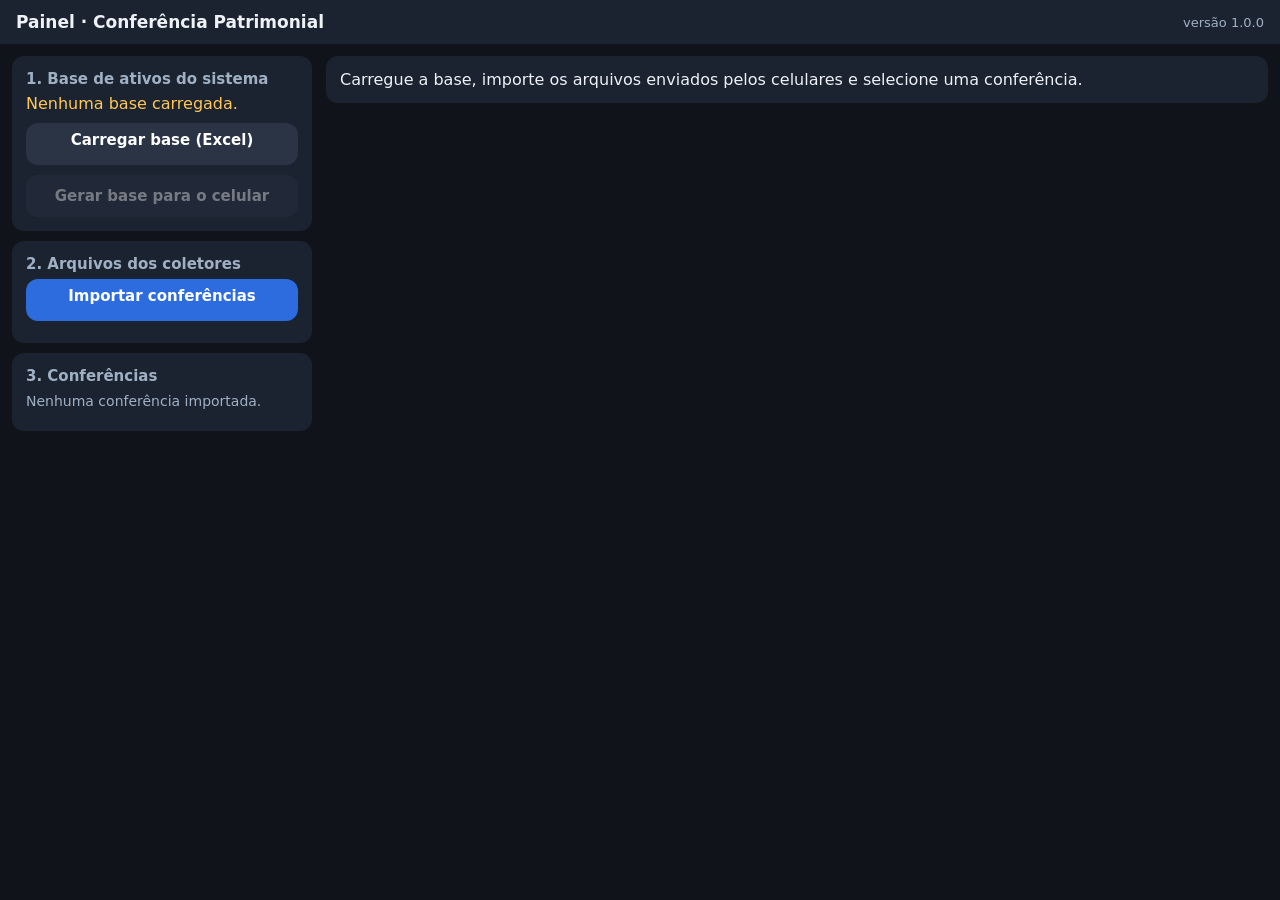
==== painel.html @ cbf97a03 "Coletor completo e painel de apuração Coletor: menu, nova conferência com código filial-data-sequênc" ====
<!DOCTYPE html>
<html lang="pt-BR">
<head>
<meta charset="utf-8">
<meta name="viewport" content="width=device-width, initial-scale=1">
<title>Painel · Conferência Patrimonial</title>
<link rel="icon" href="icons/icon-192.png">
<link rel="stylesheet" href="estilo.css">
</head>
<body class="painel">
<header><h1>Painel · Conferência Patrimonial</h1><span class="cod" id="versao"></span></header>
<main>
  <div class="grade">
    <!-- coluna esquerda -->
    <div>
      <div class="card" style="margin-top:0">
        <h2>1. Base de ativos do sistema</h2>
        <div id="baseInfo">Verificando...</div>
        <div class="pilha" style="margin-top:10px">
          <label class="btn sec">Carregar base (Excel)
            <input type="file" id="arqBase" accept=".xlsx,.txt,.tsv,.csv">
          </label>
          <button id="btnBaseCelular" class="sec" disabled>Gerar base para o celular</button>
        </div>
      </div>

      <div class="card">
        <h2>2. Arquivos dos coletores</h2>
        <label class="btn">Importar conferências
          <input type="file" id="arqConf" accept=".xlsx" multiple>
        </label>
        <div class="info" id="importMsg"></div>
      </div>

      <div class="card">
        <h2>3. Conferências</h2>
        <div class="info" id="confVazia">Nenhuma conferência importada.</div>
        <ul class="lista confs" id="listaConfs"></ul>
      </div>
    </div>

    <!-- coluna direita -->
    <div>
      <div class="card" style="margin-top:0" id="semSelecao">
        Carregue a base, importe os arquivos enviados pelos celulares e selecione uma conferência.
      </div>

      <div id="detalhe" hidden>
        <div class="card" style="margin-top:0">
          <h2 id="detTitulo"></h2>
          <div class="info" id="detInfo" style="margin-top:0"></div>
          <div class="info aviso" id="detAviso" hidden></div>
          <div class="resumo" id="resumo" style="margin-top:10px"></div>
          <div class="linha">
            <button id="btnRelatorio">Exportar relatório (Excel)</button>
            <button id="btnStatus" class="sec">Marcar como finalizada</button>
            <button id="btnExcluir" class="perigo" style="flex:0 0 110px">Excluir</button>
          </div>
        </div>

        <div class="abas" id="abas"></div>
        <input type="search" id="busca" placeholder="Filtrar por número ou descrição">
        <div class="info" id="tabInfo"></div>
        <div class="tabela"><table id="tabela"></table></div>
      </div>
    </div>
  </div>
</main>

<script src="lib/xlsx.full.min.js"></script>
<script src="comum.js"></script>
<script src="painel.js"></script>
</body>
</html>
---- estilo.css ----
* { box-sizing: border-box; }
html, body { margin: 0; }
body { font-family: system-ui, -apple-system, "Segoe UI", Roboto, sans-serif; background: #10141a; color: #eef2f6; -webkit-text-size-adjust: 100%; }
header { padding: 12px 16px; background: #1b2330; display: flex; align-items: center; gap: 10px; position: sticky; top: 0; z-index: 5; }
header h1 { font-size: 17px; margin: 0; flex: 1; font-weight: 600; }
header .cod { font-size: 13px; color: #9fb0c4; }
main { padding: 12px; max-width: 640px; margin: 0 auto; }
[hidden] { display: none !important; }

button, label.btn, a.btn { display: block; width: 100%; min-height: 52px; padding: 12px; border: 0; border-radius: 12px; background: #2d6cdf; color: #fff; font-size: 17px; font-weight: 600; text-align: center; cursor: pointer; text-decoration: none; font-family: inherit; }
button.sec, label.btn.sec, a.btn.sec { background: #2a3445; }
button.perigo { background: #c23b3b; }
button.ok { background: #1f9d57; }
button.mini { width: auto; min-height: 40px; padding: 8px 14px; font-size: 15px; }
button:disabled { opacity: .4; cursor: default; }
.pilha > * + * { margin-top: 10px; }
.linha { display: flex; gap: 8px; margin-top: 10px; }
.linha > * { flex: 1; }
input[type=file] { display: none; }

label.campo { display: block; font-size: 14px; color: #9fb0c4; margin-top: 12px; }
input[type=text], input[type=number], input[type=search], select { width: 100%; min-height: 48px; margin-top: 4px; padding: 10px 12px; border-radius: 10px; border: 1px solid #344258; background: #141b26; color: #eef2f6; font-size: 17px; font-family: inherit; }
input:focus { outline: 2px solid #2d6cdf; }

.card { margin-top: 10px; padding: 14px; border-radius: 12px; background: #1b2330; }
.card h2 { margin: 0 0 6px; font-size: 15px; color: #9fb0c4; font-weight: 600; }
.info { color: #9fb0c4; font-size: 14px; margin-top: 8px; }
.aviso { color: #ffc857; }
.erro { color: #ff6b6b; }
.bom { color: #37d67a; }

/* leitura */
.cam { position: relative; background: #000; border-radius: 12px; overflow: hidden; aspect-ratio: 16/10; margin-top: 10px; }
.cam video { width: 100%; height: 100%; object-fit: cover; display: block; }
.mira { position: absolute; left: 8%; right: 8%; top: 34%; height: 32%; border: 3px solid #fff8; border-radius: 10px; pointer-events: none; }
.mira.ok { border-color: #37d67a; }
.cam .ligar { position: absolute; inset: 0; display: flex; align-items: center; justify-content: center; padding: 20px; }
.ultimo { border-left: 6px solid #344258; }
.ultimo.s-ok { border-left-color: #37d67a; }
.ultimo.s-transf { border-left-color: #ffc857; background: #2b2614; }
.ultimo.s-nao { border-left-color: #ff6b6b; background: #2b1717; }
.ultimo .num { font-size: 30px; font-weight: 700; letter-spacing: 1px; }
.ultimo .desc { margin-top: 2px; font-size: 16px; }
.ultimo .sit { margin-top: 4px; font-size: 14px; font-weight: 600; }
.contadores { display: grid; grid-template-columns: repeat(4, 1fr); gap: 6px; margin-top: 10px; }
.contadores div { background: #1b2330; border-radius: 10px; padding: 8px 4px; text-align: center; }
.contadores b { display: block; font-size: 20px; }
.contadores span { font-size: 11px; color: #9fb0c4; }

ul.lista { list-style: none; margin: 8px 0 0; padding: 0; }
ul.lista li { padding: 10px 0; border-bottom: 1px solid #2a3445; display: flex; gap: 10px; align-items: center; }
ul.lista li .txt { flex: 1; min-width: 0; }
ul.lista li .t1 { font-weight: 600; }
ul.lista li .t2 { font-size: 13px; color: #9fb0c4; overflow: hidden; text-overflow: ellipsis; white-space: nowrap; }
.tag { font-size: 11px; font-weight: 700; padding: 2px 6px; border-radius: 6px; background: #344258; }
.tag.transf { background: #ffc857; color: #1b1b1b; }
.tag.nao { background: #ff6b6b; color: #1b1b1b; }
.rodape { margin: 18px 0 30px; text-align: center; font-size: 12px; color: #5d6b7e; }

/* painel (PC) */
body.painel main { max-width: 1280px; }
body.painel .grade { display: grid; grid-template-columns: 300px 1fr; gap: 14px; align-items: start; }
@media (max-width: 860px) { body.painel .grade { grid-template-columns: 1fr; } }
body.painel button, body.painel label.btn { min-height: 42px; padding: 8px 12px; font-size: 15px; }
.confs li { cursor: pointer; padding: 10px; border-radius: 10px; border-bottom: 0 !important; }
.confs li.sel { background: #2a3445; }
.resumo { display: grid; grid-template-columns: repeat(auto-fit, minmax(150px, 1fr)); gap: 8px; }
.resumo div { background: #141b26; border-radius: 10px; padding: 10px; }
.resumo b { display: block; font-size: 24px; }
.resumo span { font-size: 12px; color: #9fb0c4; }
.abas { display: flex; gap: 6px; flex-wrap: wrap; margin-top: 12px; }
.abas button { width: auto; background: #2a3445; }
.abas button.sel { background: #2d6cdf; }
.tabela { overflow: auto; max-height: 60vh; margin-top: 10px; border-radius: 10px; border: 1px solid #2a3445; }
table { border-collapse: collapse; width: 100%; font-size: 14px; }
th, td { padding: 7px 10px; text-align: left; border-bottom: 1px solid #2a3445; white-space: nowrap; }
td.larga { white-space: normal; min-width: 260px; }
th { position: sticky; top: 0; background: #1b2330; color: #9fb0c4; font-weight: 600; }
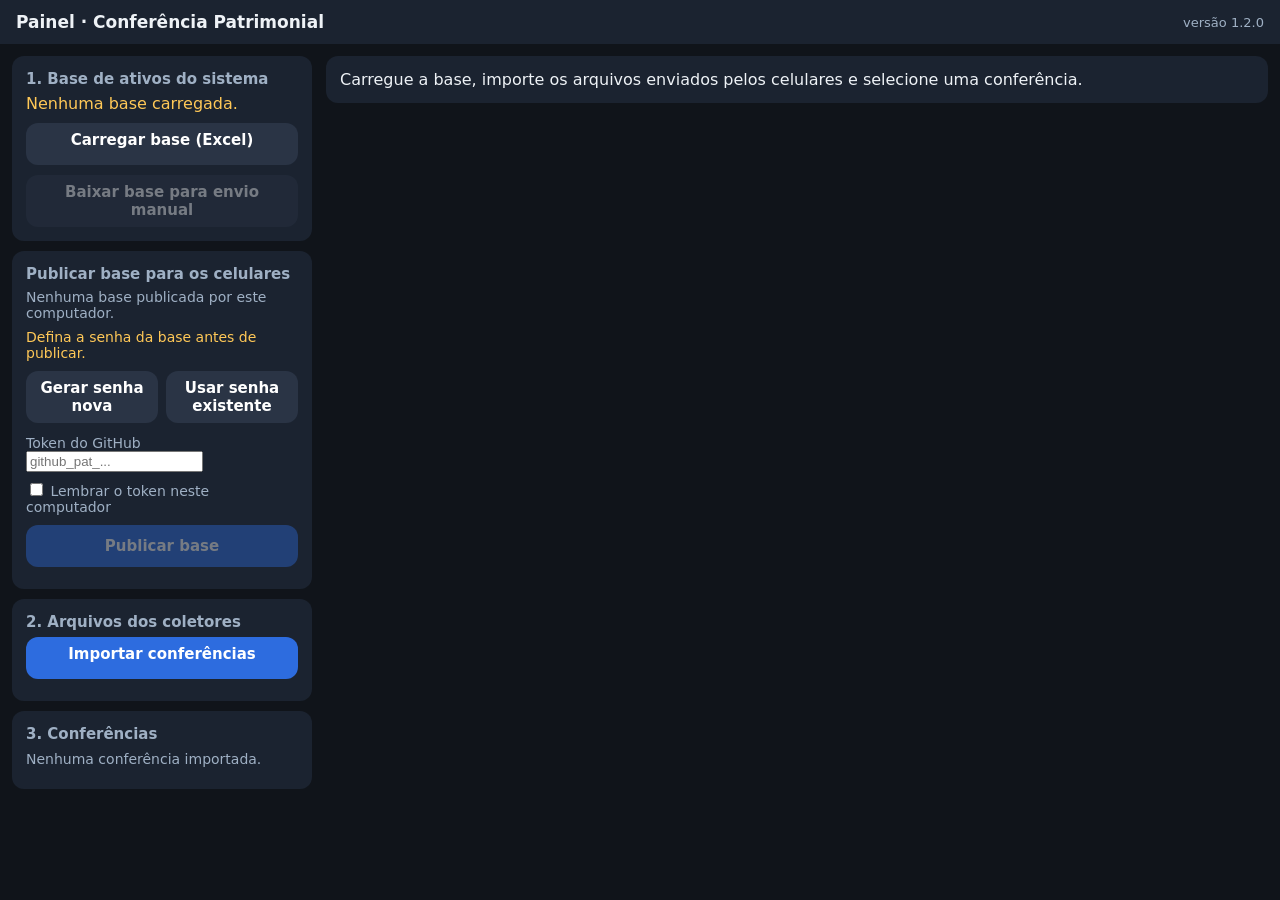
==== commit 0de1199c: "Publicação criptografada da base e atualização automática no coletor Painel cifra a base (AES-256-GC" ====
--- a/painel.html
+++ b/painel.html
@@ -2,6 +2,8 @@
 <html lang="pt-BR">
 <head>
 <meta charset="utf-8">
+<meta http-equiv="Content-Security-Policy" content="default-src 'self'; script-src 'self'; style-src 'self' 'unsafe-inline'; img-src 'self' data: blob:; media-src 'self' blob: mediastream:; connect-src 'self' https://api.github.com; object-src 'none'; base-uri 'none'; form-action 'none'">
+<meta name="referrer" content="no-referrer">
 <meta name="viewport" content="width=device-width, initial-scale=1">
 <title>Painel · Conferência Patrimonial</title>
 <link rel="icon" href="icons/icon-192.png">
@@ -20,8 +22,38 @@
           <label class="btn sec">Carregar base (Excel)
             <input type="file" id="arqBase" accept=".xlsx,.txt,.tsv,.csv">
           </label>
-          <button id="btnBaseCelular" class="sec" disabled>Gerar base para o celular</button>
+          <button id="btnBaseCelular" class="sec" disabled>Baixar base para envio manual</button>
         </div>
+      </div>
+
+      <div class="card">
+        <h2>Publicar base para os celulares</h2>
+        <div class="info" id="pubInfo" style="margin-top:0"></div>
+
+        <div class="info" id="senhaInfo"></div>
+        <div class="linha">
+          <button id="btnGerarSenha" class="sec">Gerar senha nova</button>
+          <button id="btnUsarSenha" class="sec">Usar senha existente</button>
+        </div>
+        <div id="senhaNova" hidden>
+          <div class="info aviso">Anote agora. Esta senha não será mostrada de novo.</div>
+          <input type="text" id="senhaGerada" readonly>
+          <div class="linha"><button id="btnCopiarSenha" class="sec">Copiar senha</button></div>
+        </div>
+        <div id="senhaDigitar" hidden>
+          <input type="text" id="senhaExistente" autocomplete="off" spellcheck="false" placeholder="XXXXX-XXXXX-XXXXX-XXXXX">
+          <div class="linha"><button id="btnSalvarSenha" class="sec">Salvar senha</button></div>
+        </div>
+
+        <label class="campo">Token do GitHub
+          <input type="password" id="token" autocomplete="off" placeholder="github_pat_...">
+        </label>
+        <label class="info" style="display:block"><input type="checkbox" id="lembrarToken"> Lembrar o token neste computador</label>
+        <div class="info" id="tokenInfo"></div>
+        <button id="btnEsquecer" class="sec" hidden>Esquecer token salvo</button>
+
+        <div class="linha"><button id="btnPublicar" disabled>Publicar base</button></div>
+        <div class="info" id="pubMsg"></div>
       </div>
 
       <div class="card">
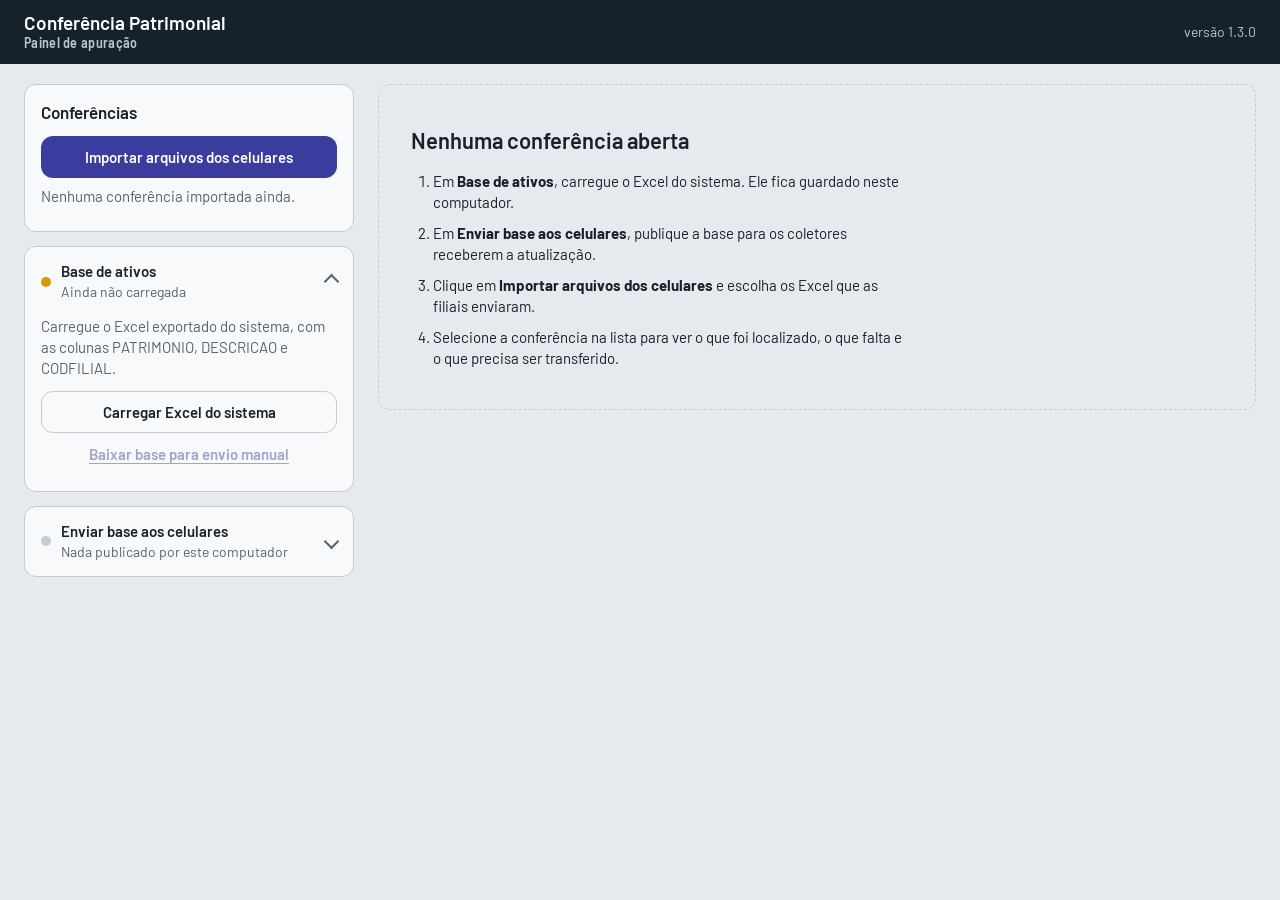
==== commit 46ea0e21: "Novo visual do coletor e do painel, e botão de instalação do app Interface clara inspirada na plaque" ====
--- a/painel.html
+++ b/painel.html
@@ -10,90 +10,106 @@
 <link rel="stylesheet" href="estilo.css">
 </head>
 <body class="painel">
-<header><h1>Painel · Conferência Patrimonial</h1><span class="cod" id="versao"></span></header>
+<header class="topo">
+  <h1>Conferência Patrimonial<span class="sub">Painel de apuração</span></h1>
+  <span class="estado-base" id="versao"></span>
+</header>
 <main>
   <div class="grade">
-    <!-- coluna esquerda -->
-    <div>
-      <div class="card" style="margin-top:0">
-        <h2>1. Base de ativos do sistema</h2>
-        <div id="baseInfo">Verificando...</div>
-        <div class="pilha" style="margin-top:10px">
-          <label class="btn sec">Carregar base (Excel)
-            <input type="file" id="arqBase" accept=".xlsx,.txt,.tsv,.csv">
-          </label>
-          <button id="btnBaseCelular" class="sec" disabled>Baixar base para envio manual</button>
-        </div>
-      </div>
 
-      <div class="card">
-        <h2>Publicar base para os celulares</h2>
-        <div class="info" id="pubInfo" style="margin-top:0"></div>
-
-        <div class="info" id="senhaInfo"></div>
-        <div class="linha">
-          <button id="btnGerarSenha" class="sec">Gerar senha nova</button>
-          <button id="btnUsarSenha" class="sec">Usar senha existente</button>
-        </div>
-        <div id="senhaNova" hidden>
-          <div class="info aviso">Anote agora. Esta senha não será mostrada de novo.</div>
-          <input type="text" id="senhaGerada" readonly>
-          <div class="linha"><button id="btnCopiarSenha" class="sec">Copiar senha</button></div>
-        </div>
-        <div id="senhaDigitar" hidden>
-          <input type="text" id="senhaExistente" autocomplete="off" spellcheck="false" placeholder="XXXXX-XXXXX-XXXXX-XXXXX">
-          <div class="linha"><button id="btnSalvarSenha" class="sec">Salvar senha</button></div>
-        </div>
-
-        <label class="campo">Token do GitHub
-          <input type="password" id="token" autocomplete="off" placeholder="github_pat_...">
-        </label>
-        <label class="info" style="display:block"><input type="checkbox" id="lembrarToken"> Lembrar o token neste computador</label>
-        <div class="info" id="tokenInfo"></div>
-        <button id="btnEsquecer" class="sec" hidden>Esquecer token salvo</button>
-
-        <div class="linha"><button id="btnPublicar" disabled>Publicar base</button></div>
-        <div class="info" id="pubMsg"></div>
-      </div>
-
-      <div class="card">
-        <h2>2. Arquivos dos coletores</h2>
-        <label class="btn">Importar conferências
+    <!-- ===== lateral ===== -->
+    <aside class="lateral">
+      <div class="bloco">
+        <h2>Conferências</h2>
+        <label class="btn" style="margin-top:12px">Importar arquivos dos celulares
           <input type="file" id="arqConf" accept=".xlsx" multiple>
         </label>
         <div class="info" id="importMsg"></div>
+        <p class="info" id="confVazia">Nenhuma conferência importada ainda.</p>
+        <ul class="lista confs" id="listaConfs" style="margin-top:8px"></ul>
       </div>
 
-      <div class="card">
-        <h2>3. Conferências</h2>
-        <div class="info" id="confVazia">Nenhuma conferência importada.</div>
-        <ul class="lista confs" id="listaConfs"></ul>
-      </div>
-    </div>
+      <details class="recolhe" id="baseDetalhes">
+        <summary>
+          <span class="ponto" id="basePonto"></span>
+          <span>Base de ativos<span class="apoio" id="baseResumo">Verificando...</span></span>
+        </summary>
+        <div class="dentro">
+          <div class="info" id="baseInfo" style="margin-top:0"></div>
+          <label class="btn sec" style="margin-top:12px">Carregar Excel do sistema
+            <input type="file" id="arqBase" accept=".xlsx,.txt,.tsv,.csv">
+          </label>
+          <button id="btnBaseCelular" class="texto" disabled>Baixar base para envio manual</button>
+        </div>
+      </details>
 
-    <!-- coluna direita -->
-    <div>
-      <div class="card" style="margin-top:0" id="semSelecao">
-        Carregue a base, importe os arquivos enviados pelos celulares e selecione uma conferência.
+      <details class="recolhe" id="pubDetalhes">
+        <summary>
+          <span class="ponto" id="pubPonto"></span>
+          <span>Enviar base aos celulares<span class="apoio" id="pubInfo"></span></span>
+        </summary>
+        <div class="dentro">
+          <div class="info" id="senhaInfo" style="margin-top:0"></div>
+          <div class="linha">
+            <button id="btnGerarSenha" class="sec">Gerar senha nova</button>
+            <button id="btnUsarSenha" class="sec">Usar senha existente</button>
+          </div>
+          <div id="senhaNova" hidden>
+            <div class="nota aviso">Anote agora. Esta senha não será mostrada de novo.</div>
+            <input type="text" id="senhaGerada" class="senha-gerada" readonly>
+            <div class="linha"><button id="btnCopiarSenha" class="sec">Copiar senha</button></div>
+          </div>
+          <div id="senhaDigitar" hidden>
+            <input type="text" id="senhaExistente" autocomplete="off" spellcheck="false" placeholder="XXXXX-XXXXX-XXXXX-XXXXX">
+            <div class="linha"><button id="btnSalvarSenha" class="sec">Salvar senha</button></div>
+          </div>
+
+          <label class="campo">Token do GitHub
+            <input type="password" id="token" autocomplete="off" placeholder="github_pat_...">
+          </label>
+          <label class="info" style="display:block"><input type="checkbox" id="lembrarToken"> Lembrar o token neste computador</label>
+          <div class="info" id="tokenInfo"></div>
+          <button id="btnEsquecer" class="texto" hidden>Esquecer token salvo</button>
+
+          <div class="linha"><button id="btnPublicar" disabled>Publicar base</button></div>
+          <div class="nota" id="pubMsg"></div>
+        </div>
+      </details>
+    </aside>
+
+    <!-- ===== conteúdo ===== -->
+    <div class="conteudo">
+      <div class="vazio" id="semSelecao">
+        <h2>Nenhuma conferência aberta</h2>
+        <ol>
+          <li>Em <b>Base de ativos</b>, carregue o Excel do sistema. Ele fica guardado neste computador.</li>
+          <li>Em <b>Enviar base aos celulares</b>, publique a base para os coletores receberem a atualização.</li>
+          <li>Clique em <b>Importar arquivos dos celulares</b> e escolha os Excel que as filiais enviaram.</li>
+          <li>Selecione a conferência na lista para ver o que foi localizado, o que falta e o que precisa ser transferido.</li>
+        </ol>
       </div>
 
       <div id="detalhe" hidden>
-        <div class="card" style="margin-top:0">
-          <h2 id="detTitulo"></h2>
-          <div class="info" id="detInfo" style="margin-top:0"></div>
-          <div class="info aviso" id="detAviso" hidden></div>
-          <div class="resumo" id="resumo" style="margin-top:10px"></div>
-          <div class="linha">
-            <button id="btnRelatorio">Exportar relatório (Excel)</button>
+        <div class="cabecalho">
+          <div class="titulo">
+            <h2 id="detTitulo"></h2>
+            <div class="info" id="detInfo"></div>
+          </div>
+          <div class="acoes">
+            <button id="btnRelatorio">Exportar relatório em Excel</button>
             <button id="btnStatus" class="sec">Marcar como finalizada</button>
-            <button id="btnExcluir" class="perigo" style="flex:0 0 110px">Excluir</button>
+            <button id="btnExcluir" class="perigo">Excluir</button>
           </div>
         </div>
+        <div class="nota aviso" id="detAviso" hidden></div>
+        <div class="resumo" id="resumo"></div>
 
-        <div class="abas" id="abas"></div>
-        <input type="search" id="busca" placeholder="Filtrar por número ou descrição">
+        <div class="barra-abas">
+          <div class="abas" id="abas"></div>
+          <input type="search" id="busca" placeholder="Filtrar por número ou descrição">
+        </div>
+        <div class="tabela"><table id="tabela"></table></div>
         <div class="info" id="tabInfo"></div>
-        <div class="tabela"><table id="tabela"></table></div>
       </div>
     </div>
   </div>
--- a/estilo.css
+++ b/estilo.css
@@ -1,78 +1,199 @@
+/* Conferência Patrimonial
+   Linguagem visual: a plaqueta de alumínio. Fundo cinza-metal claro (legível em galpão e sob luz forte),
+   tinta escura, números em tipo semicondensado como os gravados na etiqueta. */
+
+@font-face { font-family: "Barlow"; font-weight: 400; font-display: swap; src: url("fontes/barlow-latin-400-normal.woff2") format("woff2"); }
+@font-face { font-family: "Barlow"; font-weight: 500; font-display: swap; src: url("fontes/barlow-latin-500-normal.woff2") format("woff2"); }
+@font-face { font-family: "Barlow"; font-weight: 600; font-display: swap; src: url("fontes/barlow-latin-600-normal.woff2") format("woff2"); }
+@font-face { font-family: "Barlow"; font-weight: 700; font-display: swap; src: url("fontes/barlow-latin-700-normal.woff2") format("woff2"); }
+@font-face { font-family: "Barlow Semi Condensed"; font-weight: 600; font-display: swap; src: url("fontes/barlow-semi-condensed-latin-600-normal.woff2") format("woff2"); }
+@font-face { font-family: "Barlow Semi Condensed"; font-weight: 700; font-display: swap; src: url("fontes/barlow-semi-condensed-latin-700-normal.woff2") format("woff2"); }
+
+:root {
+  --aluminio: #e6e9ed;      /* fundo */
+  --chapa: #f8f9fb;         /* superfícies */
+  --borda: #c5ccd4;
+  --tinta: #17212b;         /* texto */
+  --tinta-2: #55626f;       /* texto de apoio */
+  --indigo: #3a3d9e;        /* ação principal */
+  --indigo-forte: #2b2e7c;
+  --ok: #17794a;       --ok-fundo: #e2f3ea;
+  --alerta: #8a5a00;   --alerta-fundo: #fdf0cf;
+  --erro: #b3261e;     --erro-fundo: #fbe4e2;
+  --raio: 12px;
+  --texto: "Barlow", system-ui, "Segoe UI", Roboto, sans-serif;
+  --numero: "Barlow Semi Condensed", "Barlow", system-ui, sans-serif;
+}
+
 * { box-sizing: border-box; }
 html, body { margin: 0; }
-body { font-family: system-ui, -apple-system, "Segoe UI", Roboto, sans-serif; background: #10141a; color: #eef2f6; -webkit-text-size-adjust: 100%; }
-header { padding: 12px 16px; background: #1b2330; display: flex; align-items: center; gap: 10px; position: sticky; top: 0; z-index: 5; }
-header h1 { font-size: 17px; margin: 0; flex: 1; font-weight: 600; }
-header .cod { font-size: 13px; color: #9fb0c4; }
-main { padding: 12px; max-width: 640px; margin: 0 auto; }
+body { font-family: var(--texto); font-size: 16px; line-height: 1.4; background: var(--aluminio); color: var(--tinta); -webkit-text-size-adjust: 100%; }
 [hidden] { display: none !important; }
+h1, h2, h3, p { margin: 0; }
+:focus-visible { outline: 3px solid var(--indigo); outline-offset: 2px; }
 
-button, label.btn, a.btn { display: block; width: 100%; min-height: 52px; padding: 12px; border: 0; border-radius: 12px; background: #2d6cdf; color: #fff; font-size: 17px; font-weight: 600; text-align: center; cursor: pointer; text-decoration: none; font-family: inherit; }
-button.sec, label.btn.sec, a.btn.sec { background: #2a3445; }
-button.perigo { background: #c23b3b; }
-button.ok { background: #1f9d57; }
+/* ---------- barra superior ---------- */
+.topo { position: sticky; top: 0; z-index: 5; display: flex; align-items: center; gap: 10px; padding: 10px 14px; background: var(--tinta); color: #fff; }
+.topo h1 { flex: 1; font-size: 18px; font-weight: 600; line-height: 1.2; }
+.topo .sub { display: block; font-family: var(--numero); font-size: 14px; font-weight: 600; color: #b9c4cf; letter-spacing: .3px; }
+.topo button { width: auto; min-height: 40px; padding: 6px 12px; background: #2a3846; color: #fff; font-size: 15px; }
+
+main { padding: 16px 14px 32px; max-width: 560px; margin: 0 auto; }
+.com-rodape { padding-bottom: 104px; }
+
+/* ---------- botões ---------- */
+button, .btn { display: inline-flex; align-items: center; justify-content: center; gap: 8px; width: 100%; min-height: 52px; padding: 12px 16px; border: 0; border-radius: var(--raio); background: var(--indigo); color: #fff; font: 600 17px/1.2 var(--texto); text-align: center; cursor: pointer; text-decoration: none; -webkit-tap-highlight-color: transparent; }
+button:active, .btn:active { background: var(--indigo-forte); }
+button.sec, .btn.sec { background: var(--chapa); color: var(--tinta); border: 1px solid var(--borda); }
+button.sec:active, .btn.sec:active { background: #e9edf1; }
+button.ok { background: var(--ok); }
+button.perigo { background: var(--chapa); color: var(--erro); border: 1px solid var(--erro); }
+button.texto, .btn.texto { background: none; color: var(--indigo); border: 0; min-height: 44px; font-weight: 600; text-decoration: underline; text-underline-offset: 3px; }
+button.grande { min-height: 64px; font-size: 20px; }
 button.mini { width: auto; min-height: 40px; padding: 8px 14px; font-size: 15px; }
-button:disabled { opacity: .4; cursor: default; }
+button:disabled { opacity: .45; cursor: default; }
+button svg, .btn svg { width: 22px; height: 22px; flex: none; }
+input[type=file] { display: none; }
+.linha { display: flex; gap: 10px; margin-top: 12px; }
+.linha > * { flex: 1; }
 .pilha > * + * { margin-top: 10px; }
-.linha { display: flex; gap: 8px; margin-top: 10px; }
-.linha > * { flex: 1; }
-input[type=file] { display: none; }
 
-label.campo { display: block; font-size: 14px; color: #9fb0c4; margin-top: 12px; }
-input[type=text], input[type=number], input[type=search], select { width: 100%; min-height: 48px; margin-top: 4px; padding: 10px 12px; border-radius: 10px; border: 1px solid #344258; background: #141b26; color: #eef2f6; font-size: 17px; font-family: inherit; }
-input:focus { outline: 2px solid #2d6cdf; }
+/* ---------- campos ---------- */
+label.campo { display: block; margin-top: 16px; font-size: 15px; font-weight: 600; }
+label.campo small { display: block; font-weight: 400; color: var(--tinta-2); }
+input[type=text], input[type=number], input[type=search], input[type=password] { width: 100%; min-height: 50px; margin-top: 6px; padding: 10px 12px; border: 1.5px solid var(--borda); border-radius: 10px; background: #fff; color: var(--tinta); font: 500 18px var(--texto); }
+input:focus { outline: 3px solid var(--indigo); outline-offset: 0; border-color: var(--indigo); }
+input::placeholder { color: #98a3ae; font-weight: 400; }
 
-.card { margin-top: 10px; padding: 14px; border-radius: 12px; background: #1b2330; }
-.card h2 { margin: 0 0 6px; font-size: 15px; color: #9fb0c4; font-weight: 600; }
-.info { color: #9fb0c4; font-size: 14px; margin-top: 8px; }
-.aviso { color: #ffc857; }
-.erro { color: #ff6b6b; }
-.bom { color: #37d67a; }
+/* ---------- blocos e mensagens ---------- */
+.bloco { margin-top: 14px; padding: 16px; border: 1px solid var(--borda); border-radius: var(--raio); background: var(--chapa); }
+.bloco h2 { font-size: 17px; font-weight: 600; }
+.secao { margin: 24px 0 8px; font-size: 15px; font-weight: 600; color: var(--tinta-2); }
+.info { margin-top: 8px; font-size: 15px; color: var(--tinta-2); }
+.info:empty { display: none; }
+.aviso { color: var(--alerta); }
+.erro { color: var(--erro); }
+.bom { color: var(--ok); }
+.nota { margin-top: 12px; padding: 10px 12px; border-radius: 10px; font-size: 15px; }
+.nota:empty { display: none; }
+.nota.aviso { background: var(--alerta-fundo); }
+.nota.erro { background: var(--erro-fundo); }
+.nota.bom { background: var(--ok-fundo); }
+.rodape { margin-top: 28px; text-align: center; font-size: 13px; color: var(--tinta-2); }
 
-/* leitura */
-.cam { position: relative; background: #000; border-radius: 12px; overflow: hidden; aspect-ratio: 16/10; margin-top: 10px; }
-.cam video { width: 100%; height: 100%; object-fit: cover; display: block; }
-.mira { position: absolute; left: 8%; right: 8%; top: 34%; height: 32%; border: 3px solid #fff8; border-radius: 10px; pointer-events: none; }
-.mira.ok { border-color: #37d67a; }
-.cam .ligar { position: absolute; inset: 0; display: flex; align-items: center; justify-content: center; padding: 20px; }
-.ultimo { border-left: 6px solid #344258; }
-.ultimo.s-ok { border-left-color: #37d67a; }
-.ultimo.s-transf { border-left-color: #ffc857; background: #2b2614; }
-.ultimo.s-nao { border-left-color: #ff6b6b; background: #2b1717; }
-.ultimo .num { font-size: 30px; font-weight: 700; letter-spacing: 1px; }
-.ultimo .desc { margin-top: 2px; font-size: 16px; }
-.ultimo .sit { margin-top: 4px; font-size: 14px; font-weight: 600; }
-.contadores { display: grid; grid-template-columns: repeat(4, 1fr); gap: 6px; margin-top: 10px; }
-.contadores div { background: #1b2330; border-radius: 10px; padding: 8px 4px; text-align: center; }
-.contadores b { display: block; font-size: 20px; }
-.contadores span { font-size: 11px; color: #9fb0c4; }
+details.recolhe { margin-top: 14px; border: 1px solid var(--borda); border-radius: var(--raio); background: var(--chapa); }
+details.recolhe > summary { display: flex; align-items: center; gap: 10px; padding: 14px 16px; cursor: pointer; list-style: none; font-weight: 600; }
+details.recolhe > summary::-webkit-details-marker { display: none; }
+details.recolhe > summary::after { content: ""; width: 9px; height: 9px; margin-left: auto; border-right: 2px solid var(--tinta-2); border-bottom: 2px solid var(--tinta-2); transform: rotate(45deg); flex: none; }
+details.recolhe[open] > summary::after { transform: rotate(-135deg); }
+details.recolhe > .dentro { padding: 0 16px 16px; }
+.ponto { width: 10px; height: 10px; border-radius: 50%; background: var(--borda); flex: none; }
+.ponto.bom { background: var(--ok); }
+.ponto.aviso { background: #d99a00; }
+summary .apoio { display: block; font-size: 14px; font-weight: 400; color: var(--tinta-2); }
 
-ul.lista { list-style: none; margin: 8px 0 0; padding: 0; }
-ul.lista li { padding: 10px 0; border-bottom: 1px solid #2a3445; display: flex; gap: 10px; align-items: center; }
-ul.lista li .txt { flex: 1; min-width: 0; }
-ul.lista li .t1 { font-weight: 600; }
-ul.lista li .t2 { font-size: 13px; color: #9fb0c4; overflow: hidden; text-overflow: ellipsis; white-space: nowrap; }
-.tag { font-size: 11px; font-weight: 700; padding: 2px 6px; border-radius: 6px; background: #344258; }
-.tag.transf { background: #ffc857; color: #1b1b1b; }
-.tag.nao { background: #ff6b6b; color: #1b1b1b; }
-.rodape { margin: 18px 0 30px; text-align: center; font-size: 12px; color: #5d6b7e; }
+/* ---------- listas ---------- */
+ul.lista { list-style: none; margin: 0; padding: 0; }
+ul.lista li { display: flex; align-items: center; gap: 12px; padding: 12px 0; border-bottom: 1px solid var(--borda); }
+ul.lista li:last-child { border-bottom: 0; }
+ul.lista .txt { flex: 1; min-width: 0; }
+ul.lista .t1 { font-family: var(--numero); font-size: 20px; font-weight: 700; letter-spacing: .3px; }
+ul.lista .t2 { font-size: 14px; color: var(--tinta-2); overflow: hidden; text-overflow: ellipsis; white-space: nowrap; }
+ul.lista.cartoes li { margin-top: 8px; padding: 12px 14px; border: 1px solid var(--borda); border-radius: var(--raio); background: var(--chapa); }
+.tag { display: inline-block; vertical-align: 2px; margin-left: 4px; padding: 2px 7px; border-radius: 6px; font: 600 12px var(--texto); letter-spacing: 0; }
+.tag.transf { background: var(--alerta-fundo); color: var(--alerta); }
+.tag.nao { background: var(--erro-fundo); color: var(--erro); }
 
-/* painel (PC) */
-body.painel main { max-width: 1280px; }
-body.painel .grade { display: grid; grid-template-columns: 300px 1fr; gap: 14px; align-items: start; }
-@media (max-width: 860px) { body.painel .grade { grid-template-columns: 1fr; } }
-body.painel button, body.painel label.btn { min-height: 42px; padding: 8px 12px; font-size: 15px; }
-.confs li { cursor: pointer; padding: 10px; border-radius: 10px; border-bottom: 0 !important; }
-.confs li.sel { background: #2a3445; }
-.resumo { display: grid; grid-template-columns: repeat(auto-fit, minmax(150px, 1fr)); gap: 8px; }
-.resumo div { background: #141b26; border-radius: 10px; padding: 10px; }
-.resumo b { display: block; font-size: 24px; }
-.resumo span { font-size: 12px; color: #9fb0c4; }
-.abas { display: flex; gap: 6px; flex-wrap: wrap; margin-top: 12px; }
-.abas button { width: auto; background: #2a3445; }
-.abas button.sel { background: #2d6cdf; }
-.tabela { overflow: auto; max-height: 60vh; margin-top: 10px; border-radius: 10px; border: 1px solid #2a3445; }
+/* ---------- leitura ---------- */
+.cam { position: relative; overflow: hidden; aspect-ratio: 16/10; border-radius: var(--raio); background: #0c1116; }
+.cam video { display: block; width: 100%; height: 100%; object-fit: cover; }
+.mira { position: absolute; left: 8%; right: 8%; top: 32%; height: 36%; border: 3px solid rgba(255,255,255,.75); border-radius: 10px; pointer-events: none; }
+.cam:has(.ligar:not([hidden])) .mira { display: none; }
+.mira.ok { border-color: #4be08f; box-shadow: 0 0 0 4px rgba(75,224,143,.3); }
+.cam .ligar { position: absolute; inset: 0; display: flex; flex-direction: column; align-items: center; justify-content: center; gap: 10px; padding: 24px; color: #cfd8e1; text-align: center; font-size: 15px; }
+.cam .ligar button { width: auto; padding: 12px 24px; }
+.cam .lanterna { position: absolute; right: 10px; bottom: 10px; width: auto; min-height: 44px; padding: 8px 14px; background: rgba(12,17,22,.75); color: #fff; font-size: 15px; }
+
+/* a plaqueta: o elemento que carrega a identidade do app */
+.plaqueta { position: relative; margin-top: 12px; padding: 14px 16px 14px 22px; border: 1px solid #b4bcc6; border-radius: 14px; background: linear-gradient(180deg, #fdfdfe 0%, #e9edf1 55%, #f4f6f8 100%); box-shadow: inset 0 1px 0 #fff, 0 1px 2px rgba(23,33,43,.12); overflow: hidden; }
+.plaqueta::before { content: ""; position: absolute; left: 0; top: 0; bottom: 0; width: 8px; background: var(--borda); }
+.plaqueta .rotulo { font-size: 13px; font-weight: 600; color: var(--tinta-2); }
+.plaqueta .num { font-family: var(--numero); font-size: 46px; font-weight: 700; line-height: 1; letter-spacing: 1px; margin-top: 2px; }
+.plaqueta .desc { margin-top: 6px; font-size: 17px; font-weight: 500; }
+.plaqueta .sit { margin-top: 8px; font-size: 15px; font-weight: 600; }
+.plaqueta .sit:empty { display: none; }
+.plaqueta.s-ok::before { background: var(--ok); }        .plaqueta.s-ok .sit { color: var(--ok); }
+.plaqueta.s-transf::before { background: #d99a00; }      .plaqueta.s-transf .sit { color: var(--alerta); }
+.plaqueta.s-transf { background: linear-gradient(180deg, #fffaf0, var(--alerta-fundo)); border-color: #d9b96a; }
+.plaqueta.s-nao::before { background: var(--erro); }     .plaqueta.s-nao .sit { color: var(--erro); }
+.plaqueta.s-nao { background: linear-gradient(180deg, #fff6f5, var(--erro-fundo)); border-color: #e0a19c; }
+
+.progresso { margin-top: 14px; }
+.progresso .topo-prog { display: flex; align-items: baseline; gap: 6px; }
+.progresso b { font-family: var(--numero); font-size: 28px; font-weight: 700; line-height: 1; }
+.progresso .trilho { height: 10px; margin-top: 6px; border-radius: 5px; background: #cfd5dc; overflow: hidden; }
+.progresso .barra { height: 100%; width: 0; border-radius: 5px; background: var(--ok); transition: width .3s; }
+.contagens { display: flex; flex-wrap: wrap; gap: 6px 14px; margin-top: 8px; font-size: 15px; color: var(--tinta-2); }
+.contagens b { font-family: var(--numero); font-size: 17px; color: var(--tinta); }
+.contagens .c-transf b { color: var(--alerta); }
+.contagens .c-nao b { color: var(--erro); }
+
+.acoes-fixas { position: fixed; left: 0; right: 0; bottom: 0; z-index: 6; display: flex; gap: 10px; padding: 10px 14px calc(10px + env(safe-area-inset-bottom)); background: var(--chapa); border-top: 1px solid var(--borda); }
+.acoes-fixas > * { flex: 1; }
+.acoes-fixas .menor { flex: 0 0 38%; }
+
+@media (prefers-reduced-motion: reduce) { * { transition: none !important; } }
+
+/* ---------- painel (PC) ---------- */
+body.painel { font-size: 15px; }
+body.painel .topo { padding: 12px 24px; }
+body.painel .topo h1 { font-size: 19px; }
+body.painel .estado-base { font-size: 14px; color: #b9c4cf; }
+body.painel main { max-width: 1440px; padding: 20px 24px 40px; }
+body.painel .grade { display: grid; grid-template-columns: 330px minmax(0, 1fr); gap: 24px; align-items: start; }
+@media (max-width: 900px) { body.painel .grade { grid-template-columns: 1fr; } }
+body.painel button, body.painel .btn { min-height: 42px; padding: 8px 14px; font-size: 15px; }
+body.painel input[type=text], body.painel input[type=password], body.painel input[type=search] { min-height: 42px; font-size: 15px; }
+body.painel .lateral { position: sticky; top: 72px; }
+body.painel .lateral .bloco:first-child, body.painel .conteudo > :first-child { margin-top: 0; }
+.confs li { cursor: pointer; padding: 10px 12px !important; border: 1px solid transparent !important; border-radius: 10px; }
+.confs li:hover { background: #eef1f4; }
+.confs li.sel { background: #e4e5f6; border-color: var(--indigo) !important; }
+.confs .t1 { font-size: 18px !important; }
+.estado { font-size: 12px; font-weight: 600; padding: 2px 8px; border-radius: 6px; background: var(--alerta-fundo); color: var(--alerta); }
+.estado.fim { background: var(--ok-fundo); color: var(--ok); }
+
+.vazio { padding: 40px 32px; border: 1.5px dashed var(--borda); border-radius: var(--raio); }
+.vazio h2 { font-size: 22px; font-weight: 600; }
+.vazio ol { margin: 16px 0 0; padding-left: 22px; max-width: 62ch; }
+.vazio li { margin-top: 10px; }
+
+.cabecalho { display: flex; flex-wrap: wrap; align-items: flex-start; gap: 16px; }
+.cabecalho .titulo { flex: 1; min-width: 260px; }
+.cabecalho h2 { font-family: var(--numero); font-size: 30px; font-weight: 700; letter-spacing: .5px; line-height: 1.1; }
+.cabecalho .acoes { display: flex; gap: 8px; flex-wrap: wrap; }
+.cabecalho .acoes button { width: auto; }
+
+.resumo { display: grid; grid-template-columns: repeat(3, 1fr); gap: 1px; margin-top: 16px; border: 1px solid var(--borda); border-radius: var(--raio); background: var(--borda); overflow: hidden; }
+.resumo div { padding: 14px 16px; background: var(--chapa); }
+@media (min-width: 1280px) { .resumo { grid-template-columns: repeat(6, 1fr); } }
+@media (max-width: 560px) { .resumo { grid-template-columns: repeat(2, 1fr); } }
+.resumo b { display: block; font-family: var(--numero); font-size: 32px; font-weight: 700; line-height: 1.05; }
+.resumo span { font-size: 14px; color: var(--tinta-2); }
+.resumo .r-ok b { color: var(--ok); }
+.resumo .r-transf b { color: var(--alerta); }
+.resumo .r-nao b { color: var(--erro); }
+
+.barra-abas { display: flex; flex-wrap: wrap; align-items: flex-end; gap: 12px; margin-top: 24px; border-bottom: 2px solid var(--borda); }
+.abas { display: flex; gap: 2px; flex: 1; }
+.abas button { width: auto; min-height: 44px; margin-bottom: -2px; padding: 8px 16px; border-radius: 10px 10px 0 0; background: none; color: var(--tinta-2); border: 2px solid transparent; border-bottom: 0; }
+.abas button.sel { background: var(--chapa); color: var(--tinta); border-color: var(--borda); border-bottom: 2px solid var(--chapa); }
+.barra-abas input[type=search] { width: 280px; margin: 0 0 8px; }
+.tabela { overflow: auto; max-height: 62vh; border: 1px solid var(--borda); border-top: 0; border-radius: 0 0 var(--raio) var(--raio); background: var(--chapa); }
 table { border-collapse: collapse; width: 100%; font-size: 14px; }
-th, td { padding: 7px 10px; text-align: left; border-bottom: 1px solid #2a3445; white-space: nowrap; }
-td.larga { white-space: normal; min-width: 260px; }
-th { position: sticky; top: 0; background: #1b2330; color: #9fb0c4; font-weight: 600; }
+th, td { padding: 8px 12px; text-align: left; border-bottom: 1px solid #dde2e7; white-space: nowrap; }
+td:first-child { font-family: var(--numero); font-size: 16px; font-weight: 600; }
+td.larga { white-space: normal; min-width: 280px; }
+th { position: sticky; top: 0; background: #edf0f3; color: var(--tinta-2); font-weight: 600; }
+tbody tr:hover { background: #f0f2f5; }
+.senha-gerada { font-family: var(--numero) !important; font-weight: 700 !important; letter-spacing: 1px; }
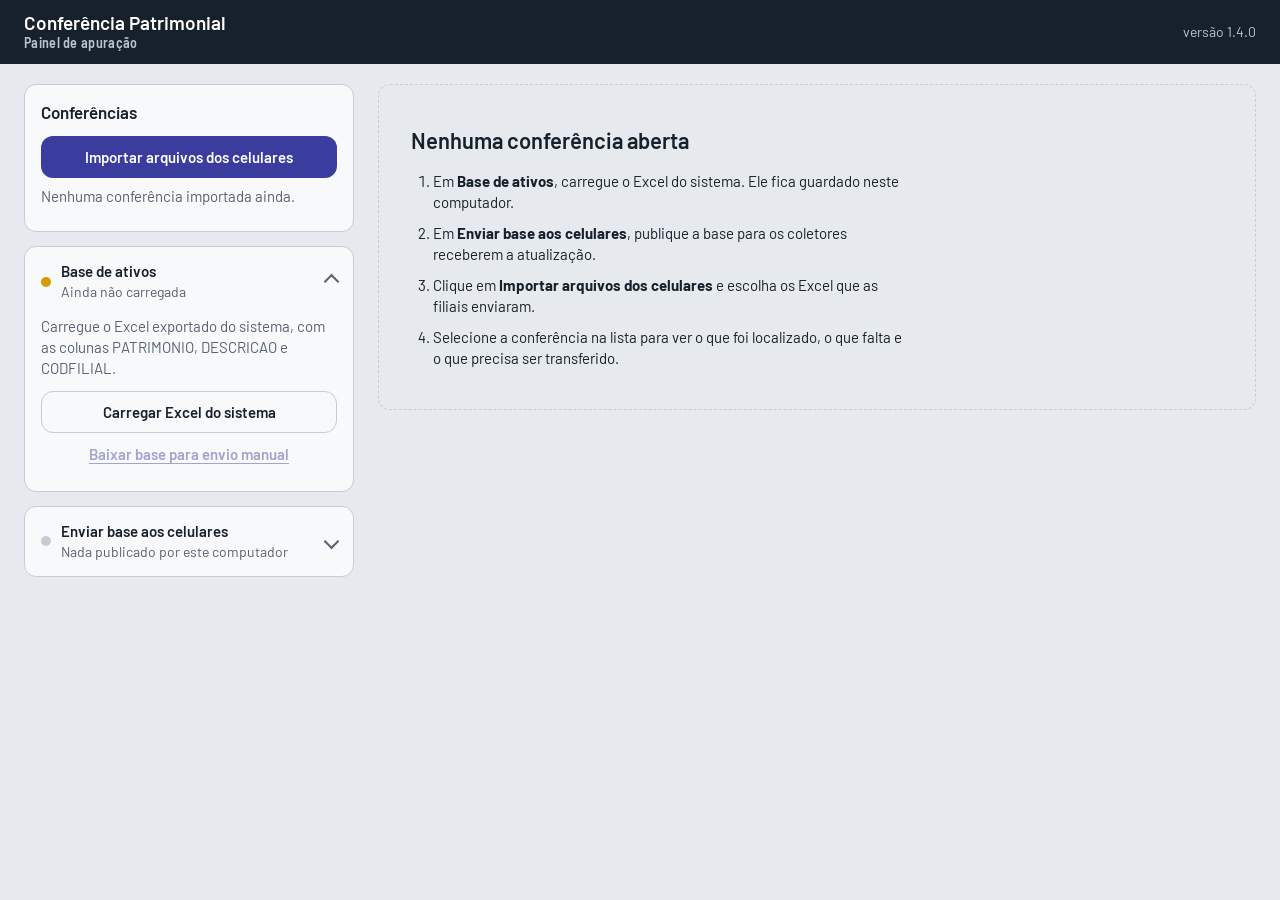
==== commit d3570dc8: "Leitor mais forte e acompanhamento ao vivo das conferências Leitor: escolhe a câmera traseira princi" ====
--- a/painel.html
+++ b/painel.html
@@ -2,7 +2,7 @@
 <html lang="pt-BR">
 <head>
 <meta charset="utf-8">
-<meta http-equiv="Content-Security-Policy" content="default-src 'self'; script-src 'self'; style-src 'self' 'unsafe-inline'; img-src 'self' data: blob:; media-src 'self' blob: mediastream:; connect-src 'self' https://api.github.com; object-src 'none'; base-uri 'none'; form-action 'none'">
+<meta http-equiv="Content-Security-Policy" content="default-src 'self'; script-src 'self'; style-src 'self' 'unsafe-inline'; img-src 'self' data: blob:; media-src 'self' blob: mediastream:; connect-src 'self' https://api.github.com https://*.firebaseio.com https://*.firebasedatabase.app; object-src 'none'; base-uri 'none'; form-action 'none'">
 <meta name="referrer" content="no-referrer">
 <meta name="viewport" content="width=device-width, initial-scale=1">
 <title>Painel · Conferência Patrimonial</title>
@@ -25,6 +25,8 @@
           <input type="file" id="arqConf" accept=".xlsx" multiple>
         </label>
         <div class="info" id="importMsg"></div>
+        <div class="info" id="vivoInfo"></div>
+        <button id="btnGeral" class="sec" style="margin-top:12px" hidden>Ver todas as conferências</button>
         <p class="info" id="confVazia">Nenhuma conferência importada ainda.</p>
         <ul class="lista confs" id="listaConfs" style="margin-top:8px"></ul>
       </div>
@@ -89,6 +91,16 @@
         </ol>
       </div>
 
+      <div id="geral" hidden>
+        <div class="cabecalho">
+          <div class="titulo">
+            <h2>Conferências</h2>
+            <div class="info" id="geralInfo"></div>
+          </div>
+        </div>
+        <div class="tabela solta"><table id="tabGeral"></table></div>
+      </div>
+
       <div id="detalhe" hidden>
         <div class="cabecalho">
           <div class="titulo">
@@ -116,6 +128,7 @@
 </main>
 
 <script src="lib/xlsx.full.min.js"></script>
+<script src="config.js"></script>
 <script src="comum.js"></script>
 <script src="painel.js"></script>
 </body>
--- a/estilo.css
+++ b/estilo.css
@@ -107,12 +107,19 @@
 /* ---------- leitura ---------- */
 .cam { position: relative; overflow: hidden; aspect-ratio: 16/10; border-radius: var(--raio); background: #0c1116; }
 .cam video { display: block; width: 100%; height: 100%; object-fit: cover; }
-.mira { position: absolute; left: 8%; right: 8%; top: 32%; height: 36%; border: 3px solid rgba(255,255,255,.75); border-radius: 10px; pointer-events: none; }
+.mira { position: absolute; left: 6%; right: 6%; top: 28%; height: 44%; border: 3px solid rgba(255,255,255,.75); border-radius: 10px; pointer-events: none; }
 .cam:has(.ligar:not([hidden])) .mira { display: none; }
 .mira.ok { border-color: #4be08f; box-shadow: 0 0 0 4px rgba(75,224,143,.3); }
 .cam .ligar { position: absolute; inset: 0; display: flex; flex-direction: column; align-items: center; justify-content: center; gap: 10px; padding: 24px; color: #cfd8e1; text-align: center; font-size: 15px; }
 .cam .ligar button { width: auto; padding: 12px 24px; }
-.cam .lanterna { position: absolute; right: 10px; bottom: 10px; width: auto; min-height: 44px; padding: 8px 14px; background: rgba(12,17,22,.75); color: #fff; font-size: 15px; }
+.cam { aspect-ratio: 4/3; }
+.cam .sobre, .cam .zoom button { width: auto; min-height: 44px; padding: 8px 14px; border: 1px solid rgba(255,255,255,.25); background: rgba(12,17,22,.72); color: #fff; font-size: 15px; }
+.cam .sobre { position: absolute; }
+.cam .lanterna { right: 10px; bottom: 10px; }
+.cam .trocar { right: 10px; top: 10px; }
+.cam .zoom { position: absolute; left: 10px; bottom: 10px; display: flex; gap: 6px; }
+.cam .zoom button { min-width: 48px; padding: 8px 10px; font-family: var(--numero); font-size: 17px; }
+.cam .ligado { background: #fff !important; color: var(--tinta) !important; }
 
 /* a plaqueta: o elemento que carrega a identidade do app */
 .plaqueta { position: relative; margin-top: 12px; padding: 14px 16px 14px 22px; border: 1px solid #b4bcc6; border-radius: 14px; background: linear-gradient(180deg, #fdfdfe 0%, #e9edf1 55%, #f4f6f8 100%); box-shadow: inset 0 1px 0 #fff, 0 1px 2px rgba(23,33,43,.12); overflow: hidden; }
@@ -154,7 +161,8 @@
 @media (max-width: 900px) { body.painel .grade { grid-template-columns: 1fr; } }
 body.painel button, body.painel .btn { min-height: 42px; padding: 8px 14px; font-size: 15px; }
 body.painel input[type=text], body.painel input[type=password], body.painel input[type=search] { min-height: 42px; font-size: 15px; }
-body.painel .lateral { position: sticky; top: 72px; }
+body.painel .lateral { position: sticky; top: 72px; max-height: calc(100vh - 88px); overflow-y: auto; }
+@media (max-width: 900px) { body.painel .lateral { position: static; max-height: none; } }
 body.painel .lateral .bloco:first-child, body.painel .conteudo > :first-child { margin-top: 0; }
 .confs li { cursor: pointer; padding: 10px 12px !important; border: 1px solid transparent !important; border-radius: 10px; }
 .confs li:hover { background: #eef1f4; }
@@ -196,4 +204,9 @@
 td.larga { white-space: normal; min-width: 280px; }
 th { position: sticky; top: 0; background: #edf0f3; color: var(--tinta-2); font-weight: 600; }
 tbody tr:hover { background: #f0f2f5; }
+.tabela.solta { margin-top: 16px; border-top: 1px solid var(--borda); border-radius: var(--raio); }
+#tabGeral tbody tr { cursor: pointer; }
+#tabGeral td.n { font-family: var(--numero); font-size: 17px; font-weight: 600; }
+.agora { display: inline-flex; align-items: center; gap: 6px; font-weight: 600; color: var(--ok); }
+.agora::before { content: ""; width: 9px; height: 9px; border-radius: 50%; background: var(--ok); }
 .senha-gerada { font-family: var(--numero) !important; font-weight: 700 !important; letter-spacing: 1px; }
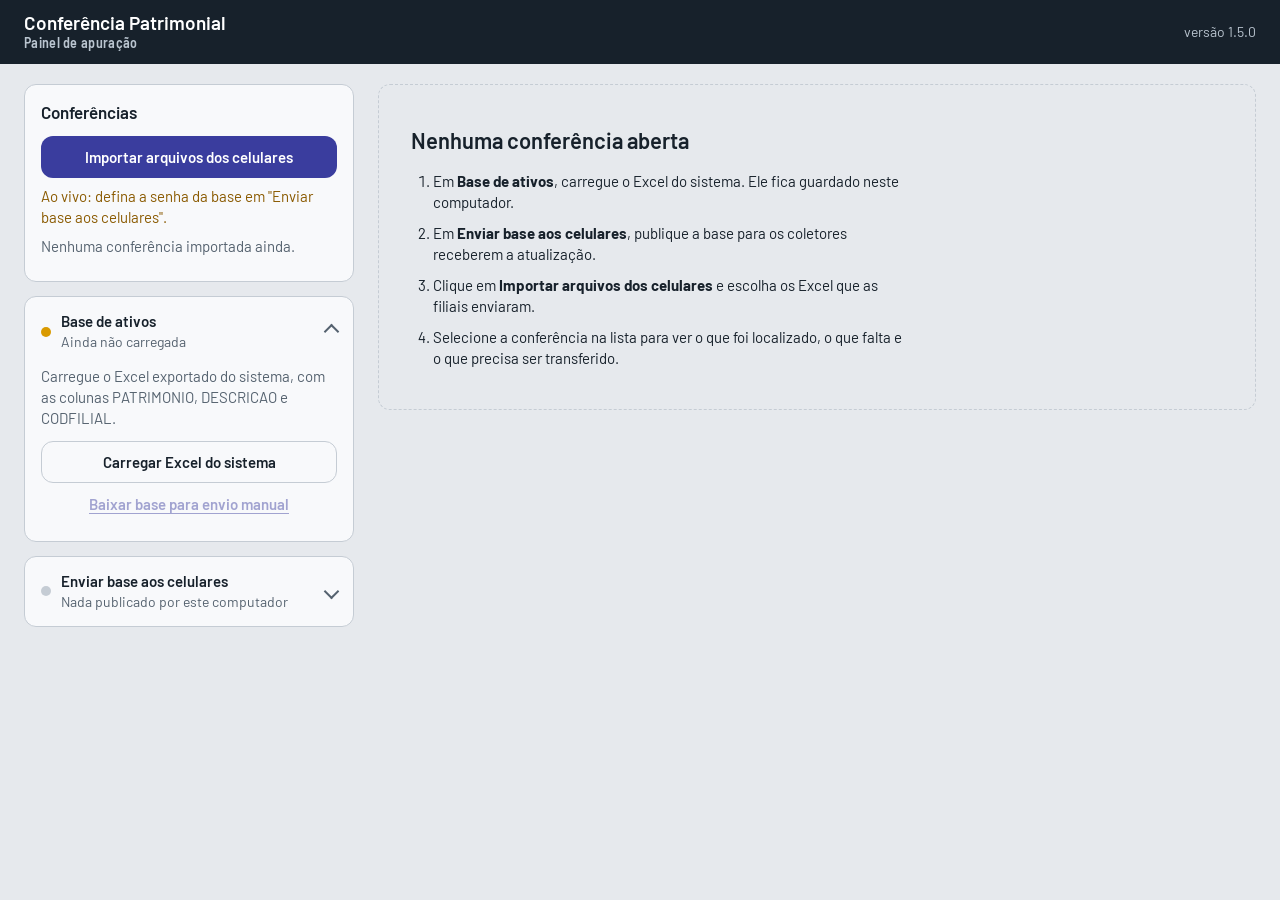
==== commit 16915666: "Leitor de reforço para plaquetas que o leitor nativo não lê Quando o leitor nativo não encontra nada" ====
--- a/painel.html
+++ b/painel.html
@@ -2,7 +2,7 @@
 <html lang="pt-BR">
 <head>
 <meta charset="utf-8">
-<meta http-equiv="Content-Security-Policy" content="default-src 'self'; script-src 'self'; style-src 'self' 'unsafe-inline'; img-src 'self' data: blob:; media-src 'self' blob: mediastream:; connect-src 'self' https://api.github.com https://*.firebaseio.com https://*.firebasedatabase.app; object-src 'none'; base-uri 'none'; form-action 'none'">
+<meta http-equiv="Content-Security-Policy" content="default-src 'self'; script-src 'self' 'wasm-unsafe-eval'; style-src 'self' 'unsafe-inline'; img-src 'self' data: blob:; media-src 'self' blob: mediastream:; connect-src 'self' https://api.github.com https://*.firebaseio.com https://*.firebasedatabase.app; object-src 'none'; base-uri 'none'; form-action 'none'">
 <meta name="referrer" content="no-referrer">
 <meta name="viewport" content="width=device-width, initial-scale=1">
 <title>Painel · Conferência Patrimonial</title>
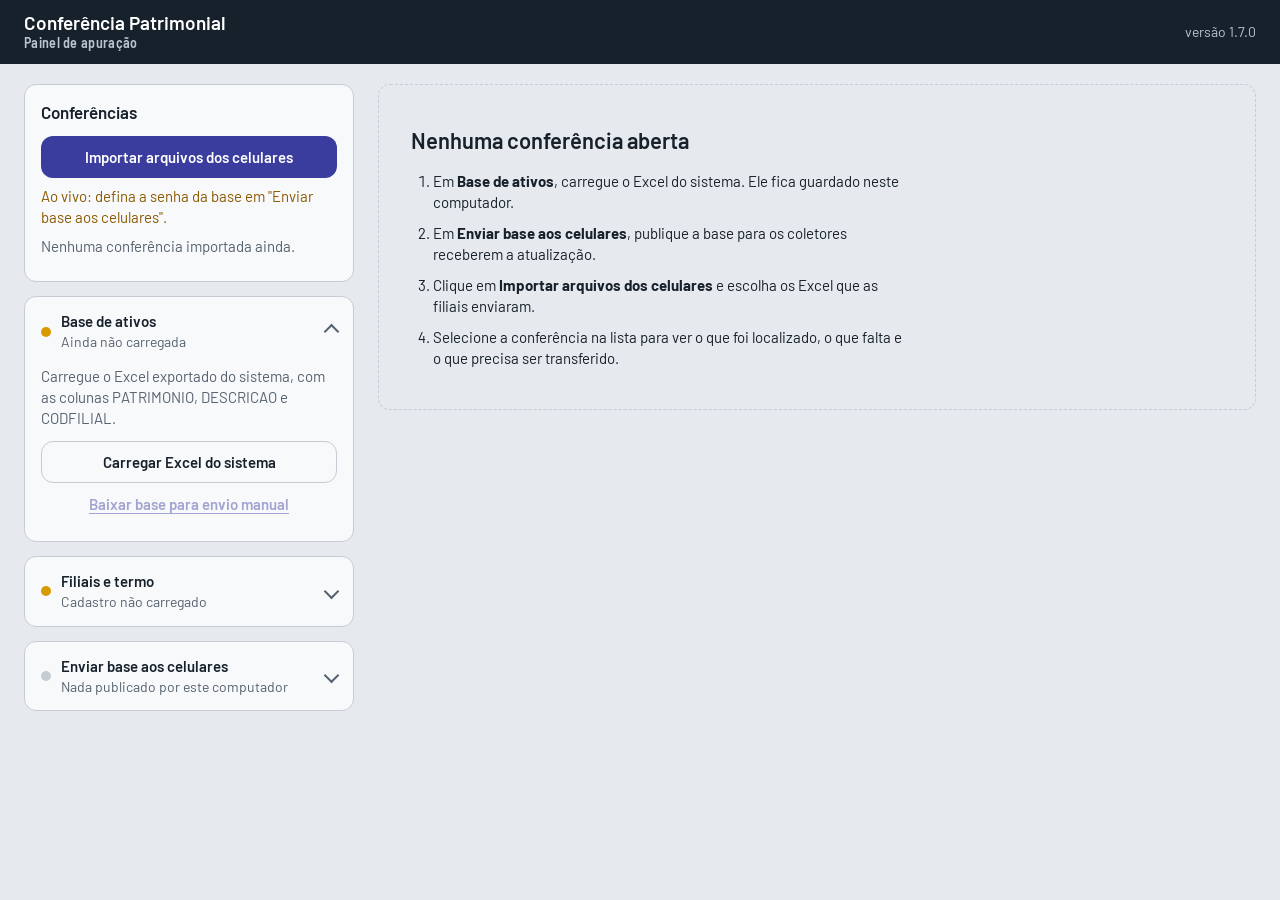
==== commit afef9c90: "Painel: cadastro de filiais e geração dos termos de transferência Lê da planilha de termos a lista d" ====
--- a/painel.html
+++ b/painel.html
@@ -42,6 +42,19 @@
             <input type="file" id="arqBase" accept=".xlsx,.txt,.tsv,.csv">
           </label>
           <button id="btnBaseCelular" class="texto" disabled>Baixar base para envio manual</button>
+        </div>
+      </details>
+
+      <details class="recolhe" id="filDetalhes">
+        <summary>
+          <span class="ponto" id="filPonto"></span>
+          <span>Filiais e termo<span class="apoio" id="filResumo"></span></span>
+        </summary>
+        <div class="dentro">
+          <div class="info" id="filInfo" style="margin-top:0"></div>
+          <label class="btn sec" style="margin-top:12px">Carregar planilha de termos
+            <input type="file" id="arqModelo" accept=".xlsm,.xlsx">
+          </label>
         </div>
       </details>
 
@@ -109,12 +122,30 @@
           </div>
           <div class="acoes">
             <button id="btnRelatorio">Exportar relatório em Excel</button>
+            <button id="btnTermos" class="sec">Termos de transferência</button>
             <button id="btnStatus" class="sec">Marcar como finalizada</button>
             <button id="btnExcluir" class="perigo">Excluir</button>
           </div>
         </div>
         <div class="nota aviso" id="detAviso" hidden></div>
         <div class="resumo" id="resumo"></div>
+
+        <div class="bloco" id="termoBox" hidden>
+          <h2>Termos de transferência</h2>
+          <p class="info" id="termoInfo"></p>
+          <div class="campos2">
+            <label class="campo">Data do documento
+              <input type="date" id="termoData">
+            </label>
+          </div>
+          <div id="termoGrupos"></div>
+          <datalist id="listaCargos"></datalist>
+          <div class="linha">
+            <button id="btnTermoCancelar" class="sec">Fechar</button>
+            <button id="btnTermoCsv" class="sec">Baixar CSV das transferências</button>
+            <button id="btnTermoImprimir">Gerar termos (imprimir ou salvar em PDF)</button>
+          </div>
+        </div>
 
         <div class="barra-abas">
           <div class="abas" id="abas"></div>
@@ -127,6 +158,8 @@
   </div>
 </main>
 
+<div id="impressao"></div>
+
 <script src="lib/xlsx.full.min.js"></script>
 <script src="config.js"></script>
 <script src="comum.js"></script>
--- a/estilo.css
+++ b/estilo.css
@@ -135,6 +135,9 @@
 .plaqueta.s-nao::before { background: var(--erro); }     .plaqueta.s-nao .sit { color: var(--erro); }
 .plaqueta.s-nao { background: linear-gradient(180deg, #fff6f5, var(--erro-fundo)); border-color: #e0a19c; }
 
+.proposta { border: 2px solid var(--indigo); }
+.proposta .num { margin-top: 8px; font-family: var(--numero); font-size: 46px; font-weight: 700; line-height: 1; letter-spacing: 3px; }
+.proposta .desc { margin-top: 6px; font-size: 17px; font-weight: 500; }
 .progresso { margin-top: 14px; }
 .progresso .topo-prog { display: flex; align-items: baseline; gap: 6px; }
 .progresso b { font-family: var(--numero); font-size: 28px; font-weight: 700; line-height: 1; }
@@ -210,3 +213,33 @@
 .agora { display: inline-flex; align-items: center; gap: 6px; font-weight: 600; color: var(--ok); }
 .agora::before { content: ""; width: 9px; height: 9px; border-radius: 50%; background: var(--ok); }
 .senha-gerada { font-family: var(--numero) !important; font-weight: 700 !important; letter-spacing: 1px; }
+
+/* ---------- termos de transferência ---------- */
+.campos2 { display: grid; grid-template-columns: repeat(auto-fit, minmax(220px, 1fr)); gap: 0 14px; }
+.grupo-termo { margin-top: 16px; padding-top: 12px; border-top: 1px solid var(--borda); }
+.grupo-termo h3 { font-size: 16px; font-weight: 600; }
+input[type=date] { width: 100%; min-height: 42px; margin-top: 6px; padding: 8px 12px; border: 1.5px solid var(--borda); border-radius: 10px; background: #fff; color: var(--tinta); font: 500 15px var(--texto); }
+#impressao { display: none; }
+
+@media print {
+  @page { size: A4 portrait; margin: 12mm; }
+  body > *:not(#impressao) { display: none !important; }
+  body, body.painel { background: #fff; }
+  #impressao { display: block; color: #000; font: 10pt Arial, Helvetica, sans-serif; }
+  .termo { break-after: page; border: 1.5pt solid #000; }
+  .termo:last-child { break-after: auto; }
+  .termo .cab { position: relative; padding: 6pt 6pt 4pt; text-align: center; font-weight: bold; font-size: 11pt; line-height: 1.5; }
+  .termo .cab img { position: absolute; left: 8pt; top: 6pt; height: 44pt; }
+  .termo .cab .titulo { color: #c00000; }
+  .termo .decl { padding: 8pt 14pt; border-top: 0.75pt solid #000; text-align: center; font-size: 10pt; line-height: 1.35; }
+  .termo table { width: 100%; border-collapse: collapse; font-size: 9pt; }
+  .termo th, .termo td { padding: 2pt 4pt; border: 0.75pt solid #000; white-space: normal; text-align: left; font-family: Arial, Helvetica, sans-serif; font-size: 9pt; font-weight: normal; position: static; background: none; color: #000; }
+  .termo th { font-weight: bold; }
+  .termo td.c, .termo th.c { text-align: center; white-space: nowrap; }
+  .termo td.d { text-align: right; white-space: nowrap; }
+  .termo tr { break-inside: avoid; }
+  .termo thead { display: table-header-group; }
+  .termo .assina { break-inside: avoid; padding: 10pt 6pt 6pt; text-align: center; font-size: 11pt; }
+  .termo .assina .linha-ass { margin-top: 46pt; }
+  .termo .assina .aprov { margin-top: 46pt; }
+}
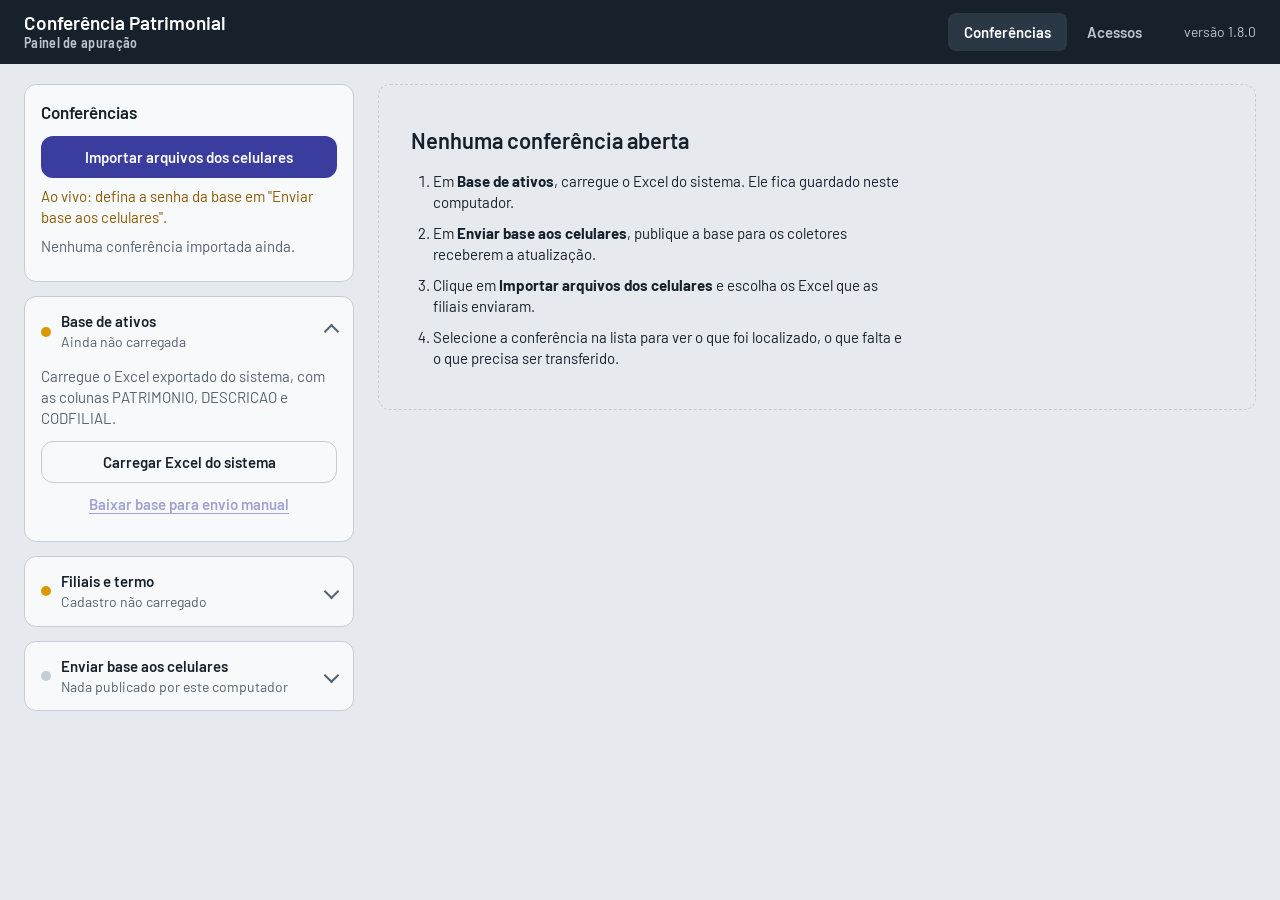
==== commit f61d9cb8: "Acessos, pedido de aceite por e-mail e arquivamento na pasta da filial Painel ganha a aba Acessos: l" ====
--- a/painel.html
+++ b/painel.html
@@ -12,9 +12,14 @@
 <body class="painel">
 <header class="topo">
   <h1>Conferência Patrimonial<span class="sub">Painel de apuração</span></h1>
+  <nav class="navegacao" id="nav">
+    <button data-aba="abaConf" class="sel">Conferências</button>
+    <button data-aba="abaAcessos">Acessos</button>
+  </nav>
   <span class="estado-base" id="versao"></span>
 </header>
 <main>
+<section id="abaConf">
   <div class="grade">
 
     <!-- ===== lateral ===== -->
@@ -123,11 +128,13 @@
           <div class="acoes">
             <button id="btnRelatorio">Exportar relatório em Excel</button>
             <button id="btnTermos" class="sec">Termos de transferência</button>
+            <button id="btnAceite" class="sec" hidden>Enviar para aceite</button>
             <button id="btnStatus" class="sec">Marcar como finalizada</button>
             <button id="btnExcluir" class="perigo">Excluir</button>
           </div>
         </div>
         <div class="nota aviso" id="detAviso" hidden></div>
+        <div class="nota" id="aceiteInfo"></div>
         <div class="resumo" id="resumo"></div>
 
         <div class="bloco" id="termoBox" hidden>
@@ -156,6 +163,58 @@
       </div>
     </div>
   </div>
+</section>
+
+<section id="abaAcessos" hidden>
+  <div class="grade-acessos">
+    <div>
+      <div class="bloco">
+        <h2>Pasta do controle de ativos</h2>
+        <p class="info" id="pastaInfo"></p>
+        <div class="linha">
+          <button id="btnPasta" class="sec">Escolher pasta</button>
+          <button id="btnPastaReconectar" hidden>Reconectar</button>
+        </div>
+        <div class="nota" id="pastaMsg"></div>
+      </div>
+
+      <div class="bloco">
+        <h2 id="uTitulo">Novo usuário</h2>
+        <label class="campo">Nome
+          <input type="text" id="uNome" autocomplete="off">
+        </label>
+        <label class="campo">E-mail
+          <input type="text" id="uEmail" inputmode="email" autocomplete="off" spellcheck="false">
+        </label>
+        <label class="campo">Perfil
+          <small>O responsável recebe os pedidos de aceite da regional. Cada regional tem um só.</small>
+          <select id="uPerfil"><option>Responsável</option><option>Operador</option></select>
+        </label>
+        <label class="campo">Regional
+          <select id="uRegional"></select>
+        </label>
+        <div class="nota erro" id="uErro"></div>
+        <div class="linha">
+          <button id="btnUCancelar" class="sec" hidden>Cancelar</button>
+          <button id="btnUSalvar">Salvar usuário</button>
+        </div>
+      </div>
+    </div>
+
+    <div>
+      <div class="cabecalho">
+        <div class="titulo">
+          <h2>Regionais</h2>
+          <div class="info" id="acessosInfo"></div>
+        </div>
+      </div>
+      <div class="nota" id="acessosMsg"></div>
+      <div class="tabela solta"><table id="tabRegionais"></table></div>
+      <h2 class="secao">Usuários</h2>
+      <div class="tabela solta"><table id="tabUsuarios"></table></div>
+    </div>
+  </div>
+</section>
 </main>
 
 <div id="impressao"></div>
--- a/estilo.css
+++ b/estilo.css
@@ -243,3 +243,23 @@
   .termo .assina .linha-ass { margin-top: 46pt; }
   .termo .assina .aprov { margin-top: 46pt; }
 }
+
+/* ---------- navegação do painel, acessos e aceite ---------- */
+.topo .navegacao { display: flex; gap: 4px; margin-right: 16px; }
+.topo .navegacao button { min-height: 38px; padding: 6px 16px; background: transparent; color: #b9c4cf; border: 0; border-radius: 8px; font-size: 15px; }
+.topo .navegacao button.sel { background: #2a3846; color: #fff; }
+select { width: 100%; min-height: 42px; margin-top: 6px; padding: 8px 12px; border: 1.5px solid var(--borda); border-radius: 10px; background: #fff; color: var(--tinta); font: 500 15px var(--texto); }
+textarea { width: 100%; margin-top: 6px; padding: 10px 12px; border: 1.5px solid var(--borda); border-radius: 10px; background: #fff; color: var(--tinta); font: 500 15px var(--texto); resize: vertical; }
+.grade-acessos { display: grid; grid-template-columns: 360px minmax(0, 1fr); gap: 24px; align-items: start; }
+.grade-acessos > div > .bloco:first-child, .grade-acessos > div > .cabecalho:first-child { margin-top: 0; }
+@media (max-width: 900px) { .grade-acessos { grid-template-columns: 1fr; } }
+td .mini { min-height: 32px !important; padding: 4px 10px !important; font-size: 13px !important; }
+td.acoes-linha { white-space: nowrap; text-align: right; }
+td small, .t2 small { color: var(--tinta-2); }
+.marca { display: flex; align-items: center; gap: 8px; margin-top: 14px; font-size: 15px; }
+.marca input { width: 20px; height: 20px; }
+body.aceite main { max-width: 1100px; }
+body.aceite .decisao { border: 2px solid var(--indigo); }
+body.aceite .decisao .linha button { max-width: 260px; }
+@media (min-width: 900px) { body.aceite .resumo { grid-template-columns: repeat(5, 1fr); } }
+@media (max-width: 560px) { body.aceite .decisao .linha button { max-width: none; } }
